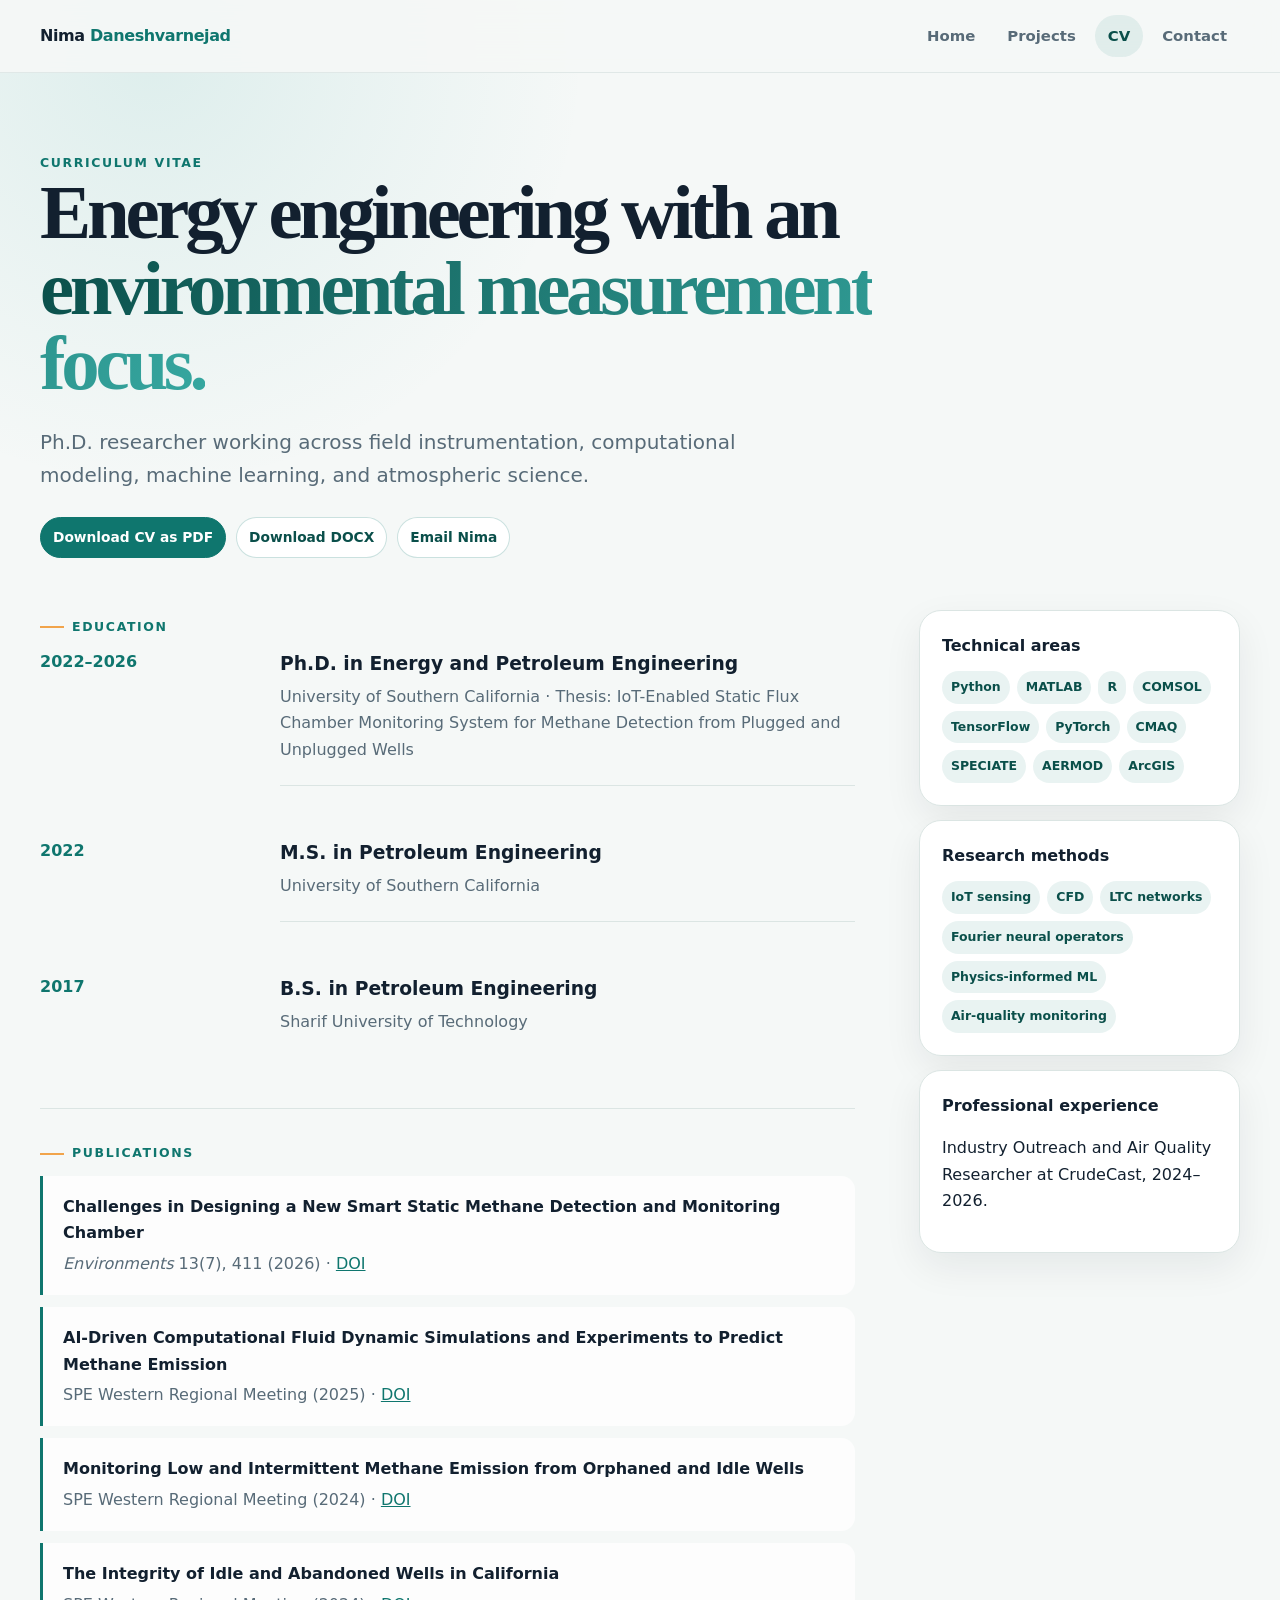
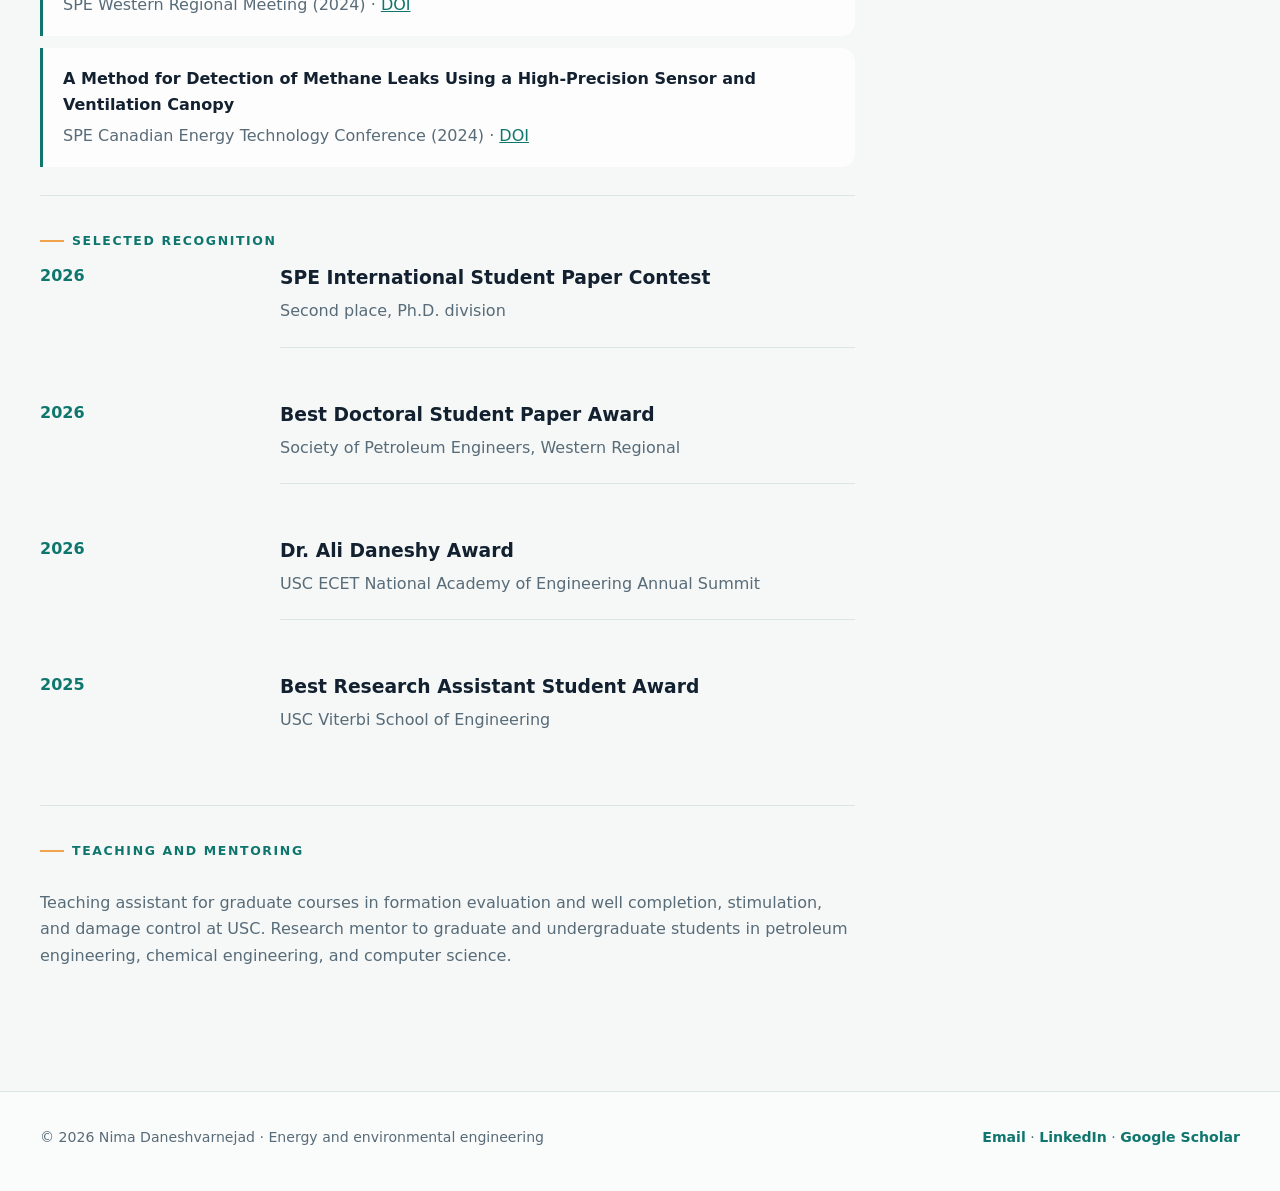
==== cv.html @ 821bfaab "Build research portfolio and project pages" ====
<!doctype html>
<html lang="en">
<head>
  <meta charset="utf-8">
  <meta name="viewport" content="width=device-width, initial-scale=1">
  <meta name="description" content="Academic curriculum vitae for Nima Daneshvarnejad, Ph.D. in Energy and Petroleum Engineering.">
  <title>CV · Nima Daneshvarnejad</title>
  <link rel="stylesheet" href="assets/css/site.css?v=2">
  <script src="assets/js/site.js?v=2" defer></script>
</head>
<body>
  <div data-site-header></div>
  <main>
    <header class="container page-hero">
      <span class="project-kicker">Curriculum vitae</span>
      <h1>Energy engineering with an <span>environmental measurement focus.</span></h1>
      <p class="lead">Ph.D. researcher working across field instrumentation, computational modeling, machine learning, and atmospheric science.</p>
      <div class="hero-actions"><a class="button primary" href="resume.pdf" download>Download CV as PDF</a><a class="button" href="assets/Nima_Daneshvarnejad_Academic_CV.docx" download>Download DOCX</a><a class="button" href="mailto:nimadane95@gmail.com">Email Nima</a></div>
    </header>
    <div class="container project-layout">
      <article>
        <section class="content-section">
          <span class="eyebrow">Education</span>
          <div class="cv-grid">
            <div class="cv-year">2022–2026</div><div class="cv-item"><h3>Ph.D. in Energy and Petroleum Engineering</h3><p>University of Southern California · Thesis: IoT-Enabled Static Flux Chamber Monitoring System for Methane Detection from Plugged and Unplugged Wells</p></div>
            <div class="cv-year">2022</div><div class="cv-item"><h3>M.S. in Petroleum Engineering</h3><p>University of Southern California</p></div>
            <div class="cv-year">2017</div><div class="cv-item"><h3>B.S. in Petroleum Engineering</h3><p>Sharif University of Technology</p></div>
          </div>
        </section>
        <section class="content-section">
          <span class="eyebrow">Publications</span>
          <div class="publication-list">
            <article class="publication"><strong>Challenges in Designing a New Smart Static Methane Detection and Monitoring Chamber</strong><p><em>Environments</em> 13(7), 411 (2026) · <a href="https://doi.org/10.3390/environments13070411">DOI</a></p></article>
            <article class="publication"><strong>AI-Driven Computational Fluid Dynamic Simulations and Experiments to Predict Methane Emission</strong><p>SPE Western Regional Meeting (2025) · <a href="https://doi.org/10.2118/224153-MS">DOI</a></p></article>
            <article class="publication"><strong>Monitoring Low and Intermittent Methane Emission from Orphaned and Idle Wells</strong><p>SPE Western Regional Meeting (2024) · <a href="https://doi.org/10.2118/218839-MS">DOI</a></p></article>
            <article class="publication"><strong>The Integrity of Idle and Abandoned Wells in California</strong><p>SPE Western Regional Meeting (2024) · <a href="https://doi.org/10.2118/218887-MS">DOI</a></p></article>
            <article class="publication"><strong>A Method for Detection of Methane Leaks Using a High-Precision Sensor and Ventilation Canopy</strong><p>SPE Canadian Energy Technology Conference (2024) · <a href="https://doi.org/10.2118/218022-MS">DOI</a></p></article>
          </div>
        </section>
        <section class="content-section">
          <span class="eyebrow">Selected recognition</span>
          <div class="cv-grid">
            <div class="cv-year">2026</div><div class="cv-item"><h3>SPE International Student Paper Contest</h3><p>Second place, Ph.D. division</p></div>
            <div class="cv-year">2026</div><div class="cv-item"><h3>Best Doctoral Student Paper Award</h3><p>Society of Petroleum Engineers, Western Regional</p></div>
            <div class="cv-year">2026</div><div class="cv-item"><h3>Dr. Ali Daneshy Award</h3><p>USC ECET National Academy of Engineering Annual Summit</p></div>
            <div class="cv-year">2025</div><div class="cv-item"><h3>Best Research Assistant Student Award</h3><p>USC Viterbi School of Engineering</p></div>
          </div>
        </section>
        <section class="content-section">
          <span class="eyebrow">Teaching and mentoring</span>
          <p>Teaching assistant for graduate courses in formation evaluation and well completion, stimulation, and damage control at USC. Research mentor to graduate and undergraduate students in petroleum engineering, chemical engineering, and computer science.</p>
        </section>
      </article>
      <aside class="project-aside">
        <div class="aside-card"><h2>Technical areas</h2><div class="tag-list"><span class="tag">Python</span><span class="tag">MATLAB</span><span class="tag">R</span><span class="tag">COMSOL</span><span class="tag">TensorFlow</span><span class="tag">PyTorch</span><span class="tag">CMAQ</span><span class="tag">SPECIATE</span><span class="tag">AERMOD</span><span class="tag">ArcGIS</span></div></div>
        <div class="aside-card"><h2>Research methods</h2><div class="tag-list"><span class="tag">IoT sensing</span><span class="tag">CFD</span><span class="tag">LTC networks</span><span class="tag">Fourier neural operators</span><span class="tag">Physics-informed ML</span><span class="tag">Air-quality monitoring</span></div></div>
        <div class="aside-card"><h2>Professional experience</h2><p>Industry Outreach and Air Quality Researcher at CrudeCast, 2024–2026.</p></div>
      </aside>
    </div>
  </main>
  <div data-site-footer></div>
</body>
</html>
---- assets/css/site.css ----
:root {
  --ink: #12202f;
  --muted: #586b78;
  --paper: #f5f8f7;
  --surface: #ffffff;
  --teal: #0f766e;
  --teal-dark: #0a4f4a;
  --cyan: #36a7a0;
  --line: #dbe5e3;
  --warm: #f1a44b;
  --shadow: 0 18px 50px rgba(18, 32, 47, 0.09);
  --radius: 22px;
  --max: 1200px;
}

* { box-sizing: border-box; }

html { scroll-behavior: smooth; }

body {
  margin: 0;
  color: var(--ink);
  background:
    radial-gradient(circle at 12% 2%, rgba(54, 167, 160, 0.12), transparent 27rem),
    var(--paper);
  font-family: Inter, ui-sans-serif, system-ui, -apple-system, BlinkMacSystemFont, "Segoe UI", sans-serif;
  line-height: 1.65;
  -webkit-font-smoothing: antialiased;
}

img { max-width: 100%; display: block; }
a { color: var(--teal); }
a:hover { color: var(--teal-dark); }

.site-header {
  position: sticky;
  top: 0;
  z-index: 50;
  border-bottom: 1px solid rgba(219, 229, 227, 0.82);
  background: rgba(245, 248, 247, 0.9);
  backdrop-filter: blur(18px);
}

.nav-shell {
  width: min(var(--max), calc(100% - 36px));
  min-height: 72px;
  margin: 0 auto;
  display: flex;
  align-items: center;
  justify-content: space-between;
  gap: 24px;
}

.brand {
  color: var(--ink);
  text-decoration: none;
  font-weight: 800;
  letter-spacing: -0.025em;
}

.brand span { color: var(--teal); }

.nav-links {
  display: flex;
  align-items: center;
  gap: 6px;
}

.nav-links a {
  padding: 9px 13px;
  border-radius: 999px;
  color: var(--muted);
  text-decoration: none;
  font-size: 0.93rem;
  font-weight: 650;
}

.nav-links a:hover,
.nav-links a[aria-current="page"] {
  color: var(--teal-dark);
  background: rgba(15, 118, 110, 0.09);
}

.nav-toggle {
  display: none;
  border: 1px solid var(--line);
  border-radius: 12px;
  background: var(--surface);
  color: var(--ink);
  padding: 9px 12px;
  font: inherit;
  font-weight: 700;
}

.container { width: min(var(--max), calc(100% - 36px)); margin: 0 auto; }

.home-layout {
  display: grid;
  grid-template-columns: minmax(260px, 0.72fr) minmax(0, 1.65fr);
  gap: clamp(28px, 5vw, 74px);
  align-items: start;
  padding: 54px 0 80px;
}

.profile-card {
  position: sticky;
  top: 106px;
  padding: 28px;
  border: 1px solid rgba(15, 118, 110, 0.13);
  border-radius: 28px;
  background: rgba(255, 255, 255, 0.88);
  box-shadow: var(--shadow);
}

.profile-photo {
  width: 164px;
  aspect-ratio: 1;
  margin: 0 auto 20px;
  object-fit: cover;
  border-radius: 50%;
  border: 5px solid #fff;
  box-shadow: 0 10px 28px rgba(18, 32, 47, 0.16);
}

.profile-card h1 {
  margin: 0;
  font-size: clamp(1.65rem, 3vw, 2.15rem);
  line-height: 1.08;
  letter-spacing: -0.04em;
  text-align: center;
}

.profile-role {
  margin: 12px 0 18px;
  color: var(--muted);
  font-size: 0.97rem;
  text-align: center;
}

.profile-focus {
  padding-top: 17px;
  border-top: 1px solid var(--line);
  color: var(--muted);
  font-size: 0.9rem;
}

.badge-list { display: flex; flex-wrap: wrap; gap: 8px; margin-top: 18px; }

.badge-link,
.button {
  display: inline-flex;
  align-items: center;
  justify-content: center;
  gap: 7px;
  border: 1px solid rgba(15, 118, 110, 0.22);
  border-radius: 999px;
  padding: 8px 12px;
  color: var(--teal-dark);
  background: #fff;
  text-decoration: none;
  font-size: 0.86rem;
  font-weight: 750;
  transition: transform 160ms ease, box-shadow 160ms ease, background 160ms ease;
}

.badge-link:hover,
.button:hover {
  transform: translateY(-2px);
  color: var(--teal-dark);
  background: #f0fbf9;
  box-shadow: 0 8px 20px rgba(15, 118, 110, 0.12);
}

.button.primary { color: #fff; border-color: var(--teal); background: var(--teal); }
.button.primary:hover { color: #fff; background: var(--teal-dark); }

.eyebrow {
  display: inline-flex;
  align-items: center;
  gap: 8px;
  margin-bottom: 12px;
  color: var(--teal);
  font-size: 0.78rem;
  font-weight: 850;
  letter-spacing: 0.13em;
  text-transform: uppercase;
}

.eyebrow::before { content: ""; width: 24px; height: 2px; background: var(--warm); }

.hero-copy { padding: 18px 0 34px; }

.hero-copy h2,
.page-hero h1 {
  max-width: 900px;
  margin: 0;
  font-family: Georgia, "Times New Roman", serif;
  font-size: clamp(2.65rem, 7vw, 5.75rem);
  line-height: 0.98;
  letter-spacing: -0.055em;
}

.hero-copy h2 span,
.page-hero h1 span {
  background: linear-gradient(115deg, var(--teal-dark), var(--cyan));
  -webkit-background-clip: text;
  background-clip: text;
  color: transparent;
}

.hero-copy .lead,
.page-hero .lead {
  max-width: 760px;
  margin: 25px 0 0;
  color: var(--muted);
  font-size: clamp(1.05rem, 1.9vw, 1.25rem);
}

.hero-actions { display: flex; flex-wrap: wrap; gap: 10px; margin-top: 25px; }

.section { padding: 34px 0; }
.section + .section { border-top: 1px solid var(--line); }

.section-head {
  display: flex;
  align-items: end;
  justify-content: space-between;
  gap: 24px;
  margin-bottom: 22px;
}

.section-head h2,
.content-section h2 {
  margin: 0;
  font-family: Georgia, "Times New Roman", serif;
  font-size: clamp(1.8rem, 3.4vw, 2.8rem);
  line-height: 1.1;
  letter-spacing: -0.035em;
}

.section-head p { max-width: 520px; margin: 0; color: var(--muted); }

.project-grid { display: grid; grid-template-columns: repeat(2, minmax(0, 1fr)); gap: 18px; }
.project-grid.three { grid-template-columns: repeat(3, minmax(0, 1fr)); }

.project-card {
  position: relative;
  min-height: 286px;
  padding: 24px;
  display: flex;
  flex-direction: column;
  justify-content: space-between;
  overflow: hidden;
  border: 1px solid var(--line);
  border-radius: var(--radius);
  color: var(--ink);
  background: var(--surface);
  text-decoration: none;
  transition: transform 180ms ease, box-shadow 180ms ease, border-color 180ms ease;
}

.project-card::after {
  content: "";
  position: absolute;
  width: 210px;
  height: 210px;
  right: -75px;
  bottom: -95px;
  border-radius: 50%;
  background: radial-gradient(circle at 35% 35%, rgba(54, 167, 160, 0.34), rgba(15, 118, 110, 0.04) 70%);
}

.project-card:nth-child(3n+2)::after { background: radial-gradient(circle at 35% 35%, rgba(241, 164, 75, 0.36), rgba(241, 164, 75, 0.04) 70%); }
.project-card:nth-child(3n+3)::after { background: radial-gradient(circle at 35% 35%, rgba(76, 121, 161, 0.30), rgba(76, 121, 161, 0.04) 70%); }

.project-card:hover {
  transform: translateY(-5px);
  border-color: rgba(15, 118, 110, 0.34);
  box-shadow: 0 20px 40px rgba(18, 32, 47, 0.10);
  color: var(--ink);
}

.project-number {
  position: relative;
  z-index: 1;
  color: var(--teal);
  font-size: 0.75rem;
  font-weight: 850;
  letter-spacing: 0.14em;
  text-transform: uppercase;
}

.project-card h3 { position: relative; z-index: 1; margin: 34px 0 8px; font-size: 1.35rem; line-height: 1.2; letter-spacing: -0.02em; }
.project-card p { position: relative; z-index: 1; margin: 0; color: var(--muted); font-size: 0.94rem; }
.card-arrow { position: relative; z-index: 1; margin-top: 24px; color: var(--teal); font-weight: 850; }

.stat-row { display: grid; grid-template-columns: repeat(3, 1fr); gap: 12px; margin-top: 22px; }
.stat { padding: 18px; border: 1px solid var(--line); border-radius: 16px; background: rgba(255,255,255,.72); }
.stat strong { display: block; font-size: 1.2rem; color: var(--teal-dark); }
.stat span { color: var(--muted); font-size: 0.85rem; }

.publication-list { display: grid; gap: 12px; }
.publication {
  padding: 18px 20px;
  border-left: 3px solid var(--teal);
  border-radius: 0 14px 14px 0;
  background: rgba(255,255,255,.8);
}
.publication strong { display: block; margin-bottom: 4px; }
.publication p { margin: 0; color: var(--muted); }

.page-hero { padding: 76px 0 52px; }
.page-hero h1 { font-size: clamp(2.55rem, 6vw, 5.25rem); }
.page-hero .project-kicker { color: var(--teal); font-weight: 850; letter-spacing: .13em; text-transform: uppercase; font-size: .78rem; }

.project-layout {
  display: grid;
  grid-template-columns: minmax(0, 1.65fr) minmax(240px, .65fr);
  gap: clamp(30px, 5vw, 70px);
  align-items: start;
  padding-bottom: 78px;
}

.content-section { padding: 28px 0; border-top: 1px solid var(--line); }
.content-section:first-child { border-top: 0; padding-top: 0; }
.content-section h2 { margin-bottom: 14px; font-size: clamp(1.65rem, 3vw, 2.25rem); }
.content-section h3 { margin: 24px 0 8px; }
.content-section p { color: var(--muted); }
.content-section ul { padding-left: 1.2rem; color: var(--muted); }
.content-section li { margin-bottom: 8px; }

.project-aside { position: sticky; top: 105px; }
.aside-card { padding: 22px; border: 1px solid var(--line); border-radius: var(--radius); background: #fff; box-shadow: 0 14px 38px rgba(18,32,47,.07); }
.aside-card + .aside-card { margin-top: 14px; }
.aside-card h2 { margin: 0 0 12px; font-size: 1rem; }
.aside-card dl { margin: 0; }
.aside-card dt { margin-top: 12px; color: var(--muted); font-size: .76rem; font-weight: 800; letter-spacing: .09em; text-transform: uppercase; }
.aside-card dd { margin: 2px 0 0; }
.tag-list { display: flex; flex-wrap: wrap; gap: 7px; }
.tag { padding: 6px 9px; border-radius: 999px; color: var(--teal-dark); background: rgba(15,118,110,.09); font-size: .78rem; font-weight: 750; }

.visual-placeholder {
  min-height: 360px;
  margin: 12px 0 34px;
  display: grid;
  place-items: center;
  overflow: hidden;
  border: 1px solid rgba(15,118,110,.16);
  border-radius: 28px;
  background:
    linear-gradient(135deg, rgba(9, 54, 62, .96), rgba(15,118,110,.83)),
    repeating-linear-gradient(90deg, transparent 0 70px, rgba(255,255,255,.05) 70px 71px);
  box-shadow: var(--shadow);
}

.visual-placeholder span {
  max-width: 380px;
  padding: 26px;
  color: rgba(255,255,255,.82);
  font-family: Georgia, "Times New Roman", serif;
  font-size: clamp(1.5rem, 4vw, 2.6rem);
  line-height: 1.15;
  text-align: center;
}

.figure-grid { display: grid; grid-template-columns: 1fr 1fr; gap: 18px; }
.figure { margin: 0; }
.figure img { width: 100%; border: 1px solid var(--line); border-radius: 16px; background: #fff; }
.figure figcaption { margin-top: 8px; color: var(--muted); font-size: .83rem; }

.process { counter-reset: step; display: grid; gap: 12px; margin: 18px 0 0; }
.process-item { position: relative; padding: 17px 18px 17px 54px; border: 1px solid var(--line); border-radius: 14px; background: #fff; }
.process-item::before { counter-increment: step; content: counter(step); position: absolute; left: 16px; top: 16px; width: 25px; height: 25px; display: grid; place-items: center; border-radius: 50%; color: #fff; background: var(--teal); font-size: .78rem; font-weight: 800; }
.process-item strong { display: block; }
.process-item span { color: var(--muted); font-size: .91rem; }

.cv-grid { display: grid; grid-template-columns: 210px 1fr; gap: 30px; }
.cv-year { color: var(--teal); font-weight: 800; }
.cv-item { padding: 0 0 22px; margin-bottom: 22px; border-bottom: 1px solid var(--line); }
.cv-item:last-child { border-bottom: 0; }
.cv-item h3 { margin: 0 0 4px; }
.cv-item p { margin: 0; color: var(--muted); }

.site-footer { padding: 34px 0 42px; border-top: 1px solid var(--line); background: rgba(255,255,255,.55); }
.footer-shell { display: flex; justify-content: space-between; align-items: center; gap: 20px; color: var(--muted); font-size: .88rem; }
.footer-shell a { text-decoration: none; font-weight: 750; }

@media (max-width: 940px) {
  .home-layout,
  .project-layout { grid-template-columns: 1fr; }
  .profile-card,
  .project-aside { position: static; }
  .profile-card { display: grid; grid-template-columns: 120px 1fr; column-gap: 22px; align-items: center; }
  .profile-photo { grid-row: 1 / span 3; width: 120px; margin: 0; }
  .profile-card h1, .profile-role { text-align: left; }
  .profile-focus, .badge-list { grid-column: 1 / -1; }
  .project-grid.three { grid-template-columns: repeat(2, minmax(0, 1fr)); }
}

@media (max-width: 840px) {
  .nav-toggle { display: block; }
  .nav-links { display: none; position: absolute; left: 18px; right: 18px; top: 67px; padding: 12px; flex-direction: column; align-items: stretch; border: 1px solid var(--line); border-radius: 16px; background: #fff; box-shadow: var(--shadow); }
  .nav-links.open { display: flex; }
  .nav-links a { padding: 11px 13px; }
}

@media (max-width: 720px) {
  .home-layout { padding-top: 28px; }
  .profile-card { display: block; }
  .profile-photo { width: 130px; margin: 0 auto 16px; }
  .profile-card h1, .profile-role { text-align: center; }
  .project-grid,
  .project-grid.three,
  .figure-grid,
  .stat-row { grid-template-columns: 1fr; }
  .section-head,
  .footer-shell { align-items: flex-start; flex-direction: column; }
  .cv-grid { grid-template-columns: 1fr; gap: 4px; }
  .page-hero { padding-top: 46px; }
  .visual-placeholder { min-height: 260px; }
}

@media (prefers-reduced-motion: reduce) {
  * { scroll-behavior: auto !important; transition: none !important; }
}
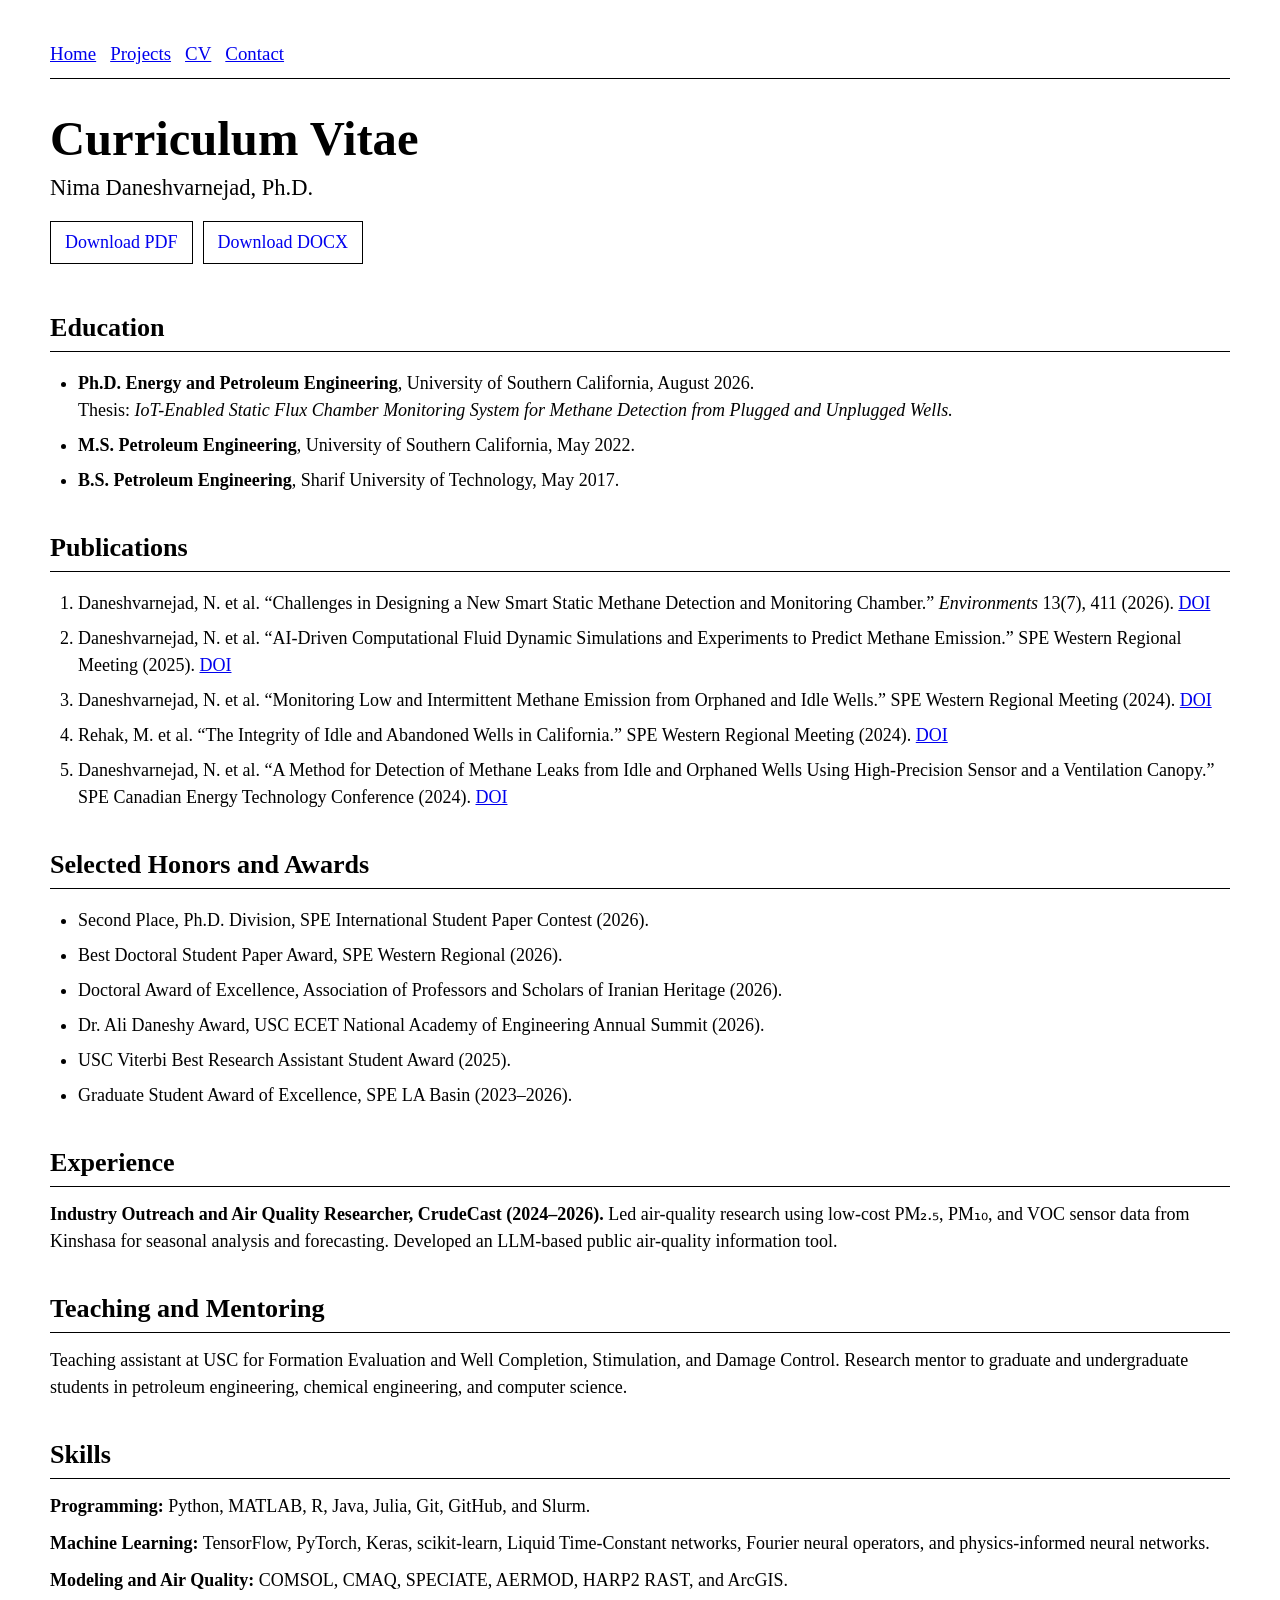
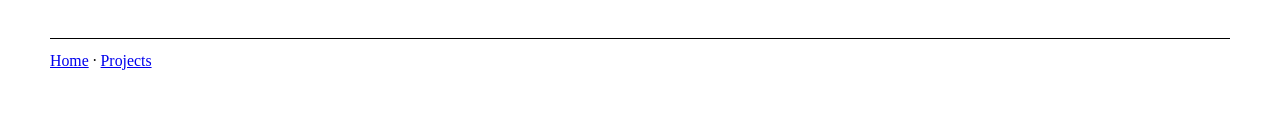
==== commit b59e805d: "Simplify portfolio to old-school HTML layout" ====
--- a/cv.html
+++ b/cv.html
@@ -3,61 +3,53 @@
 <head>
   <meta charset="utf-8">
   <meta name="viewport" content="width=device-width, initial-scale=1">
-  <meta name="description" content="Academic curriculum vitae for Nima Daneshvarnejad, Ph.D. in Energy and Petroleum Engineering.">
-  <title>CV · Nima Daneshvarnejad</title>
-  <link rel="stylesheet" href="assets/css/site.css?v=2">
-  <script src="assets/js/site.js?v=2" defer></script>
+  <meta name="description" content="Academic CV for Nima Daneshvarnejad.">
+  <title>CV — Nima Daneshvarnejad</title>
+  <link rel="stylesheet" href="styles.css">
 </head>
 <body>
-  <div data-site-header></div>
-  <main>
-    <header class="container page-hero">
-      <span class="project-kicker">Curriculum vitae</span>
-      <h1>Energy engineering with an <span>environmental measurement focus.</span></h1>
-      <p class="lead">Ph.D. researcher working across field instrumentation, computational modeling, machine learning, and atmospheric science.</p>
-      <div class="hero-actions"><a class="button primary" href="resume.pdf" download>Download CV as PDF</a><a class="button" href="assets/Nima_Daneshvarnejad_Academic_CV.docx" download>Download DOCX</a><a class="button" href="mailto:nimadane95@gmail.com">Email Nima</a></div>
-    </header>
-    <div class="container project-layout">
-      <article>
-        <section class="content-section">
-          <span class="eyebrow">Education</span>
-          <div class="cv-grid">
-            <div class="cv-year">2022–2026</div><div class="cv-item"><h3>Ph.D. in Energy and Petroleum Engineering</h3><p>University of Southern California · Thesis: IoT-Enabled Static Flux Chamber Monitoring System for Methane Detection from Plugged and Unplugged Wells</p></div>
-            <div class="cv-year">2022</div><div class="cv-item"><h3>M.S. in Petroleum Engineering</h3><p>University of Southern California</p></div>
-            <div class="cv-year">2017</div><div class="cv-item"><h3>B.S. in Petroleum Engineering</h3><p>Sharif University of Technology</p></div>
-          </div>
-        </section>
-        <section class="content-section">
-          <span class="eyebrow">Publications</span>
-          <div class="publication-list">
-            <article class="publication"><strong>Challenges in Designing a New Smart Static Methane Detection and Monitoring Chamber</strong><p><em>Environments</em> 13(7), 411 (2026) · <a href="https://doi.org/10.3390/environments13070411">DOI</a></p></article>
-            <article class="publication"><strong>AI-Driven Computational Fluid Dynamic Simulations and Experiments to Predict Methane Emission</strong><p>SPE Western Regional Meeting (2025) · <a href="https://doi.org/10.2118/224153-MS">DOI</a></p></article>
-            <article class="publication"><strong>Monitoring Low and Intermittent Methane Emission from Orphaned and Idle Wells</strong><p>SPE Western Regional Meeting (2024) · <a href="https://doi.org/10.2118/218839-MS">DOI</a></p></article>
-            <article class="publication"><strong>The Integrity of Idle and Abandoned Wells in California</strong><p>SPE Western Regional Meeting (2024) · <a href="https://doi.org/10.2118/218887-MS">DOI</a></p></article>
-            <article class="publication"><strong>A Method for Detection of Methane Leaks Using a High-Precision Sensor and Ventilation Canopy</strong><p>SPE Canadian Energy Technology Conference (2024) · <a href="https://doi.org/10.2118/218022-MS">DOI</a></p></article>
-          </div>
-        </section>
-        <section class="content-section">
-          <span class="eyebrow">Selected recognition</span>
-          <div class="cv-grid">
-            <div class="cv-year">2026</div><div class="cv-item"><h3>SPE International Student Paper Contest</h3><p>Second place, Ph.D. division</p></div>
-            <div class="cv-year">2026</div><div class="cv-item"><h3>Best Doctoral Student Paper Award</h3><p>Society of Petroleum Engineers, Western Regional</p></div>
-            <div class="cv-year">2026</div><div class="cv-item"><h3>Dr. Ali Daneshy Award</h3><p>USC ECET National Academy of Engineering Annual Summit</p></div>
-            <div class="cv-year">2025</div><div class="cv-item"><h3>Best Research Assistant Student Award</h3><p>USC Viterbi School of Engineering</p></div>
-          </div>
-        </section>
-        <section class="content-section">
-          <span class="eyebrow">Teaching and mentoring</span>
-          <p>Teaching assistant for graduate courses in formation evaluation and well completion, stimulation, and damage control at USC. Research mentor to graduate and undergraduate students in petroleum engineering, chemical engineering, and computer science.</p>
-        </section>
-      </article>
-      <aside class="project-aside">
-        <div class="aside-card"><h2>Technical areas</h2><div class="tag-list"><span class="tag">Python</span><span class="tag">MATLAB</span><span class="tag">R</span><span class="tag">COMSOL</span><span class="tag">TensorFlow</span><span class="tag">PyTorch</span><span class="tag">CMAQ</span><span class="tag">SPECIATE</span><span class="tag">AERMOD</span><span class="tag">ArcGIS</span></div></div>
-        <div class="aside-card"><h2>Research methods</h2><div class="tag-list"><span class="tag">IoT sensing</span><span class="tag">CFD</span><span class="tag">LTC networks</span><span class="tag">Fourier neural operators</span><span class="tag">Physics-informed ML</span><span class="tag">Air-quality monitoring</span></div></div>
-        <div class="aside-card"><h2>Professional experience</h2><p>Industry Outreach and Air Quality Researcher at CrudeCast, 2024–2026.</p></div>
-      </aside>
-    </div>
-  </main>
-  <div data-site-footer></div>
+  <nav><a href="index.html">Home</a><a href="projects.html">Projects</a><a href="cv.html">CV</a><a href="mailto:nimadane95@gmail.com">Contact</a></nav>
+  <h1>Curriculum Vitae</h1>
+  <p class="subtitle">Nima Daneshvarnejad, Ph.D.</p>
+  <div class="buttons"><a href="resume.pdf" download>Download PDF</a><a href="assets/Nima_Daneshvarnejad_Academic_CV.docx" download>Download DOCX</a></div>
+
+  <h2>Education</h2>
+  <ul>
+    <li><strong>Ph.D. Energy and Petroleum Engineering</strong>, University of Southern California, August 2026.<br>Thesis: <em>IoT-Enabled Static Flux Chamber Monitoring System for Methane Detection from Plugged and Unplugged Wells.</em></li>
+    <li><strong>M.S. Petroleum Engineering</strong>, University of Southern California, May 2022.</li>
+    <li><strong>B.S. Petroleum Engineering</strong>, Sharif University of Technology, May 2017.</li>
+  </ul>
+
+  <h2>Publications</h2>
+  <ol>
+    <li>Daneshvarnejad, N. et al. “Challenges in Designing a New Smart Static Methane Detection and Monitoring Chamber.” <em>Environments</em> 13(7), 411 (2026). <a href="https://doi.org/10.3390/environments13070411">DOI</a></li>
+    <li>Daneshvarnejad, N. et al. “AI-Driven Computational Fluid Dynamic Simulations and Experiments to Predict Methane Emission.” SPE Western Regional Meeting (2025). <a href="https://doi.org/10.2118/224153-MS">DOI</a></li>
+    <li>Daneshvarnejad, N. et al. “Monitoring Low and Intermittent Methane Emission from Orphaned and Idle Wells.” SPE Western Regional Meeting (2024). <a href="https://doi.org/10.2118/218839-MS">DOI</a></li>
+    <li>Rehak, M. et al. “The Integrity of Idle and Abandoned Wells in California.” SPE Western Regional Meeting (2024). <a href="https://doi.org/10.2118/218887-MS">DOI</a></li>
+    <li>Daneshvarnejad, N. et al. “A Method for Detection of Methane Leaks from Idle and Orphaned Wells Using High-Precision Sensor and a Ventilation Canopy.” SPE Canadian Energy Technology Conference (2024). <a href="https://doi.org/10.2118/218022-MS">DOI</a></li>
+  </ol>
+
+  <h2>Selected Honors and Awards</h2>
+  <ul>
+    <li>Second Place, Ph.D. Division, SPE International Student Paper Contest (2026).</li>
+    <li>Best Doctoral Student Paper Award, SPE Western Regional (2026).</li>
+    <li>Doctoral Award of Excellence, Association of Professors and Scholars of Iranian Heritage (2026).</li>
+    <li>Dr. Ali Daneshy Award, USC ECET National Academy of Engineering Annual Summit (2026).</li>
+    <li>USC Viterbi Best Research Assistant Student Award (2025).</li>
+    <li>Graduate Student Award of Excellence, SPE LA Basin (2023–2026).</li>
+  </ul>
+
+  <h2>Experience</h2>
+  <p><strong>Industry Outreach and Air Quality Researcher, CrudeCast (2024–2026).</strong> Led air-quality research using low-cost PM₂.₅, PM₁₀, and VOC sensor data from Kinshasa for seasonal analysis and forecasting. Developed an LLM-based public air-quality information tool.</p>
+
+  <h2>Teaching and Mentoring</h2>
+  <p>Teaching assistant at USC for Formation Evaluation and Well Completion, Stimulation, and Damage Control. Research mentor to graduate and undergraduate students in petroleum engineering, chemical engineering, and computer science.</p>
+
+  <h2>Skills</h2>
+  <p><strong>Programming:</strong> Python, MATLAB, R, Java, Julia, Git, GitHub, and Slurm.</p>
+  <p><strong>Machine Learning:</strong> TensorFlow, PyTorch, Keras, scikit-learn, Liquid Time-Constant networks, Fourier neural operators, and physics-informed neural networks.</p>
+  <p><strong>Modeling and Air Quality:</strong> COMSOL, CMAQ, SPECIATE, AERMOD, HARP2 RAST, and ArcGIS.</p>
+
+  <footer><a href="index.html">Home</a> · <a href="projects.html">Projects</a></footer>
 </body>
 </html>
--- a/styles.css
+++ b/styles.css
@@ -0,0 +1,113 @@
+body {
+  margin: 40px auto;
+  max-width: 1180px;
+  padding: 0 22px;
+  color: #000;
+  background: #fff;
+  font-family: "Times New Roman", Times, serif;
+  font-size: 18px;
+  line-height: 1.5;
+}
+
+a { color: #0000ee; }
+a:visited { color: #551a8b; }
+
+nav {
+  margin-bottom: 34px;
+  padding-bottom: 10px;
+  border-bottom: 1px solid #000;
+  font-size: 1.05em;
+}
+
+nav a { margin-right: 14px; }
+
+h1 {
+  margin: 0 0 4px;
+  font-size: 2.7em;
+  line-height: 1.1;
+}
+
+.subtitle {
+  margin: 0 0 8px;
+  font-size: 1.25em;
+}
+
+.contact { margin: 0 0 14px; }
+
+h2 {
+  margin: 34px 0 14px;
+  padding-bottom: 4px;
+  border-bottom: 1px solid #000;
+  font-size: 1.45em;
+}
+
+h3 { margin: 24px 0 6px; }
+p { margin: 10px 0; }
+ul, ol { padding-left: 28px; }
+li { margin-bottom: 8px; }
+
+.photo {
+  float: right;
+  width: 220px;
+  margin: 0 0 20px 34px;
+  border: 1px solid #000;
+}
+
+.buttons { margin: 16px 0 24px; }
+.buttons a {
+  display: inline-block;
+  margin: 0 10px 10px 0;
+  padding: 7px 14px;
+  border: 1px solid #000;
+  color: #0000ee;
+  text-decoration: none;
+}
+.buttons a:hover { background: #eee; }
+
+.project-list li { margin-bottom: 16px; }
+.project-list strong { font-size: 1.08em; }
+
+.details {
+  width: 100%;
+  max-width: 760px;
+  border-collapse: collapse;
+}
+.details th,
+.details td {
+  padding: 8px 10px;
+  border: 1px solid #999;
+  text-align: left;
+  vertical-align: top;
+}
+.details th { width: 170px; }
+
+.publication { margin-bottom: 18px; }
+.publication-title { font-style: italic; }
+
+.figure-row {
+  display: grid;
+  grid-template-columns: 1fr 1fr;
+  gap: 20px;
+}
+figure { margin: 10px 0 22px; }
+figure img { width: 100%; border: 1px solid #000; }
+figcaption { margin-top: 6px; font-size: 0.9em; }
+
+.back-link { margin-top: 36px; }
+
+footer {
+  clear: both;
+  margin-top: 44px;
+  padding-top: 10px;
+  border-top: 1px solid #000;
+  font-size: 0.88em;
+}
+
+@media (max-width: 700px) {
+  body { margin-top: 22px; font-size: 17px; }
+  h1 { font-size: 2.1em; }
+  .photo { float: none; width: 180px; margin: 0 0 18px; }
+  .figure-row { grid-template-columns: 1fr; }
+  nav a { display: inline-block; margin-bottom: 6px; }
+}
+
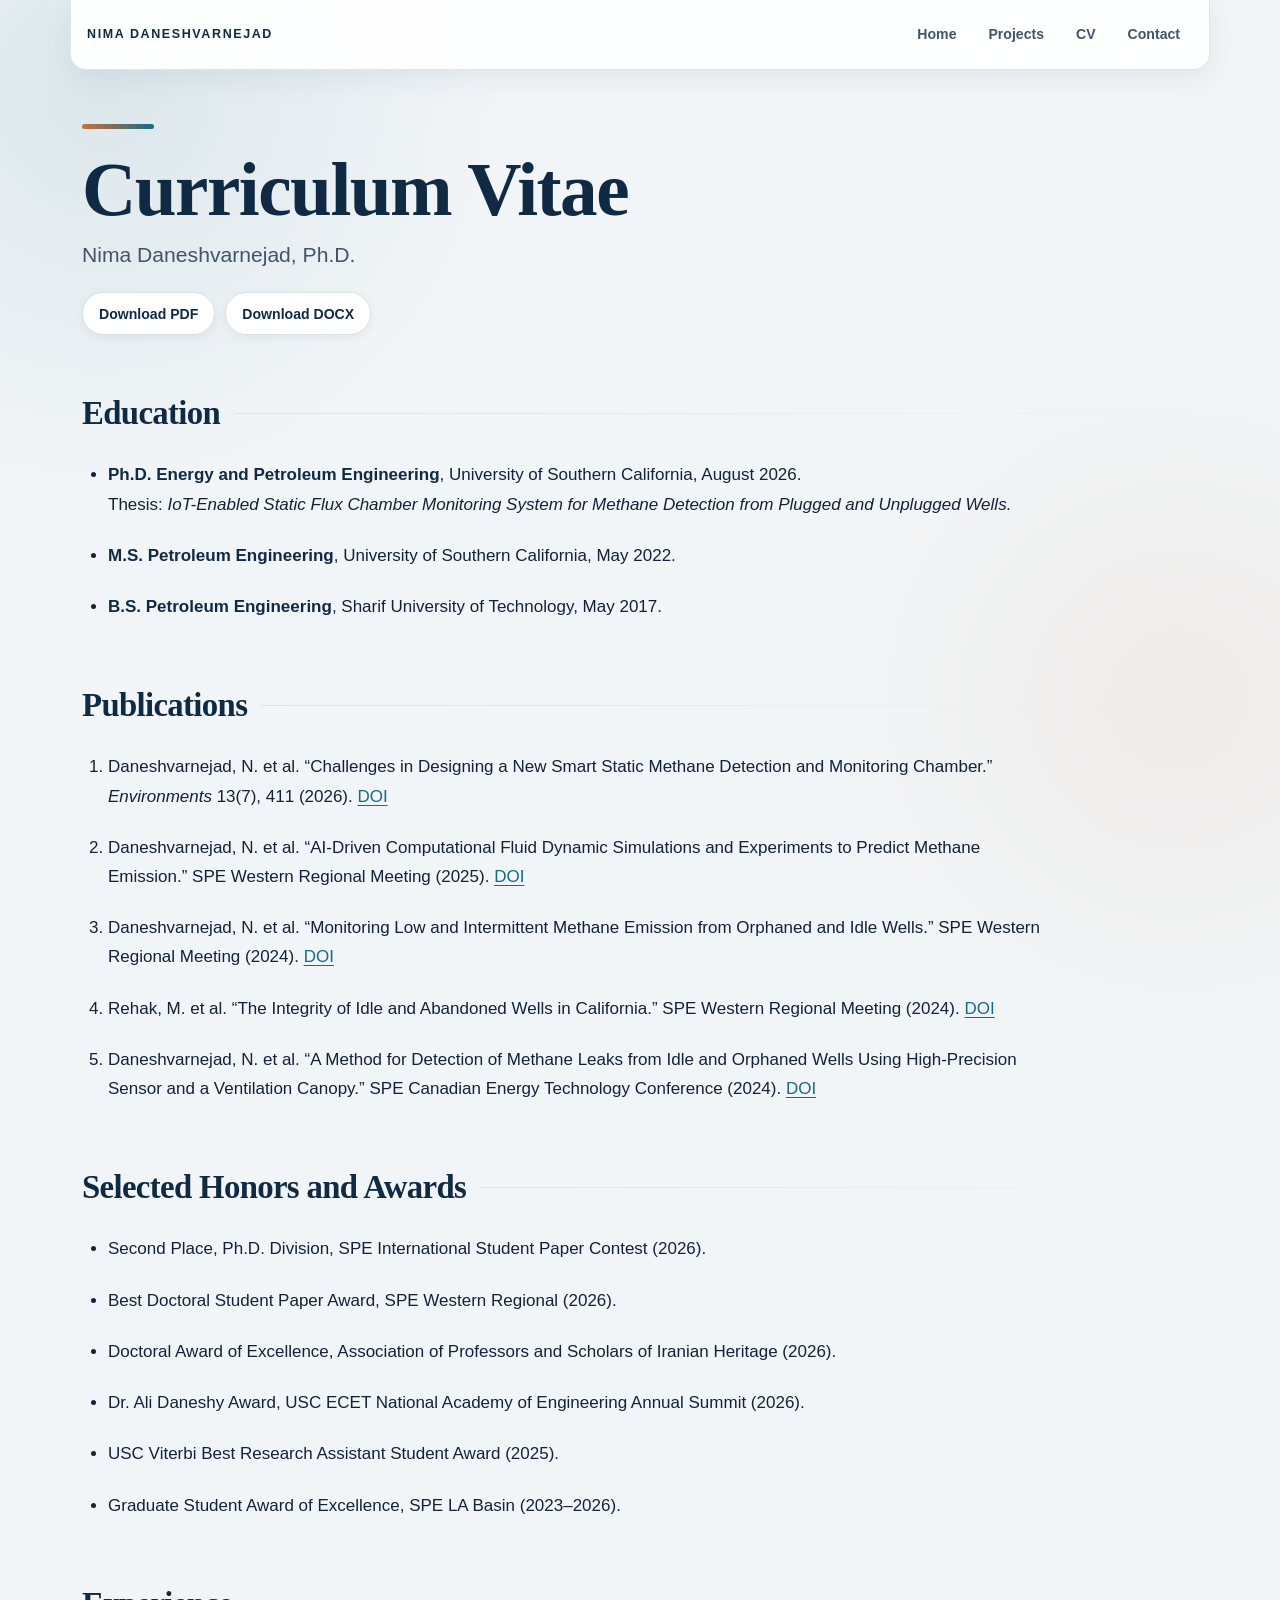
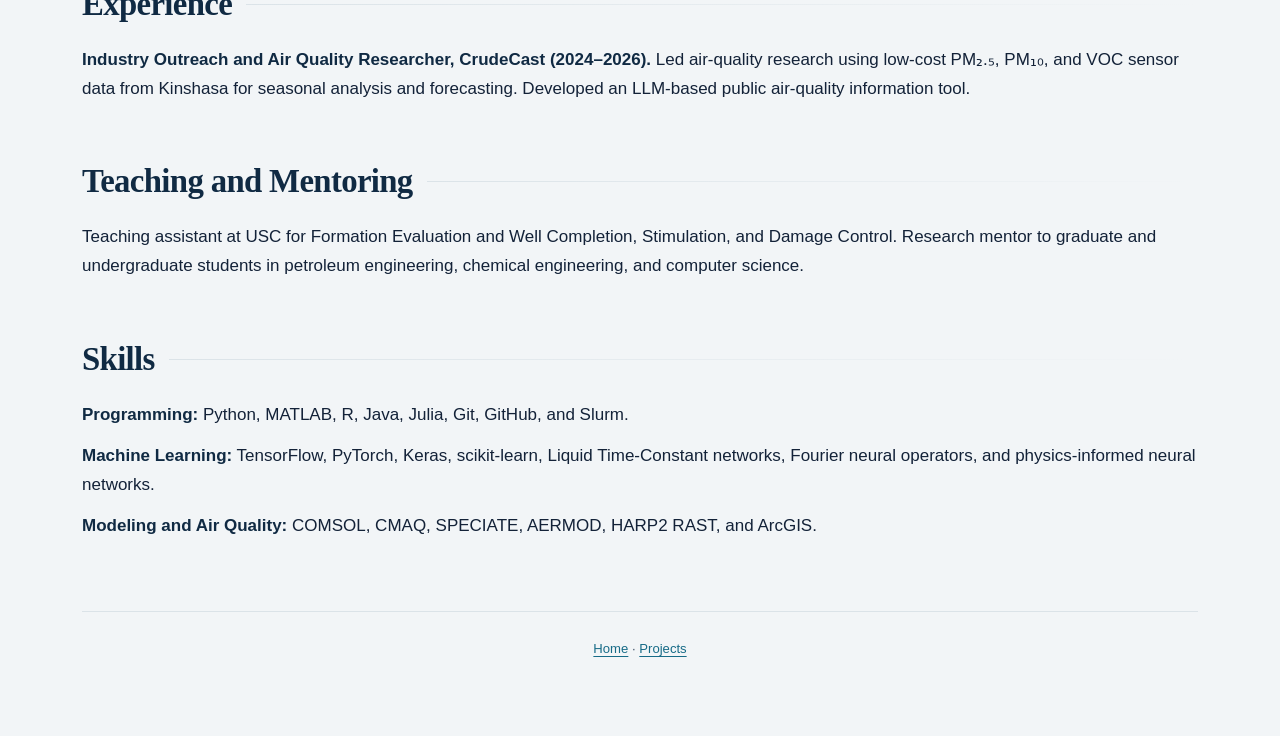
==== commit d8b17b89: "Fix contact and CV links and simplify project pages" ====
--- a/cv.html
+++ b/cv.html
@@ -8,10 +8,10 @@
   <link rel="stylesheet" href="styles.css">
 </head>
 <body>
-  <nav><a href="index.html">Home</a><a href="projects.html">Projects</a><a href="cv.html">CV</a><a href="mailto:nimadane95@gmail.com">Contact</a></nav>
+  <nav><a href="index.html">Home</a><a href="projects.html">Projects</a><a href="academic-cv.pdf" download>CV</a><a href="contact.html">Contact</a></nav>
   <h1>Curriculum Vitae</h1>
   <p class="subtitle">Nima Daneshvarnejad, Ph.D.</p>
-  <div class="buttons"><a href="resume.pdf" download>Download PDF</a><a href="assets/Nima_Daneshvarnejad_Academic_CV.docx" download>Download DOCX</a></div>
+  <div class="buttons"><a href="academic-cv.pdf" download>Download PDF</a><a href="assets/Nima_Daneshvarnejad_Academic_CV.docx" download>Download DOCX</a></div>
 
   <h2>Education</h2>
   <ul>
--- a/styles.css
+++ b/styles.css
@@ -1,113 +1,492 @@
+:root {
+  --ink: #132238;
+  --ink-soft: #42546a;
+  --navy: #102a43;
+  --blue: #176b87;
+  --blue-light: #e9f4f7;
+  --copper: #c96f3b;
+  --paper: #ffffff;
+  --canvas: #f2f5f7;
+  --line: #dbe3e8;
+  --shadow-sm: 0 8px 24px rgba(16, 42, 67, 0.08);
+  --shadow-md: 0 18px 50px rgba(16, 42, 67, 0.14);
+  --radius: 18px;
+}
+
+* { box-sizing: border-box; }
+
+html {
+  scroll-behavior: smooth;
+  background:
+    radial-gradient(circle at 8% 4%, rgba(23, 107, 135, 0.10), transparent 25rem),
+    radial-gradient(circle at 92% 30%, rgba(201, 111, 59, 0.07), transparent 22rem),
+    var(--canvas);
+}
+
 body {
-  margin: 40px auto;
+  margin: 0 auto;
   max-width: 1180px;
-  padding: 0 22px;
-  color: #000;
+  padding: 0 32px 72px;
+  color: var(--ink);
+  background: transparent;
+  font-family: Inter, "Avenir Next", Avenir, "Segoe UI", Helvetica, Arial, sans-serif;
+  font-size: 17px;
+  line-height: 1.72;
+  text-rendering: optimizeLegibility;
+}
+
+a {
+  color: var(--blue);
+  text-decoration-thickness: 1px;
+  text-underline-offset: 3px;
+  transition: color 160ms ease;
+}
+
+a:hover { color: var(--copper); }
+a:focus-visible { outline: 3px solid rgba(201, 111, 59, 0.35); outline-offset: 3px; border-radius: 4px; }
+
+nav {
+  position: sticky;
+  top: 0;
+  z-index: 20;
+  display: flex;
+  align-items: center;
+  gap: 6px;
+  min-height: 70px;
+  margin: 0 -12px 54px;
+  padding: 10px 16px;
+  border: 1px solid rgba(219, 227, 232, 0.9);
+  border-top: 0;
+  border-radius: 0 0 16px 16px;
+  background: rgba(255, 255, 255, 0.92);
+  box-shadow: 0 8px 28px rgba(16, 42, 67, 0.07);
+  backdrop-filter: blur(16px) saturate(150%);
+  -webkit-backdrop-filter: blur(16px) saturate(150%);
+}
+
+nav::before {
+  content: "NIMA DANESHVARNEJAD";
+  margin-right: auto;
+  color: var(--navy);
+  font-size: 0.78rem;
+  font-weight: 800;
+  letter-spacing: 0.13em;
+  white-space: nowrap;
+}
+
+nav a {
+  padding: 8px 13px;
+  border-radius: 999px;
+  color: var(--ink-soft);
+  font-size: 0.88rem;
+  font-weight: 650;
+  text-decoration: none;
+}
+
+nav a:hover {
+  color: var(--navy);
+  background: var(--blue-light);
+}
+
+h1, h2, h3 {
+  color: var(--navy);
+  font-family: Georgia, "Times New Roman", serif;
+  letter-spacing: -0.02em;
+}
+
+h1 {
+  margin: 0 0 10px;
+  max-width: 900px;
+  font-size: clamp(2.65rem, 7vw, 4.7rem);
+  line-height: 1.02;
+}
+
+body:not(.home-page) > h1 {
+  position: relative;
+  margin-top: 18px;
+  padding-top: 28px;
+}
+
+body:not(.home-page) > h1::before {
+  content: "";
+  position: absolute;
+  top: 0;
+  left: 0;
+  width: 72px;
+  height: 5px;
+  border-radius: 999px;
+  background: linear-gradient(90deg, var(--copper), var(--blue));
+}
+
+.subtitle {
+  max-width: 850px;
+  margin: 0 0 16px;
+  color: var(--ink-soft);
+  font-size: clamp(1.08rem, 2vw, 1.32rem);
+  line-height: 1.5;
+}
+
+.contact {
+  margin: 0;
+  color: var(--ink-soft);
+  font-size: 0.92rem;
+}
+
+.eyebrow {
+  margin: 0 0 18px;
+  color: #f3b184;
+  font-size: 0.78rem;
+  font-weight: 800;
+  letter-spacing: 0.17em;
+  text-transform: uppercase;
+}
+
+.hero {
+  position: relative;
+  display: grid;
+  grid-template-columns: minmax(0, 1fr) 260px;
+  gap: 8px 50px;
+  align-items: center;
+  margin-bottom: 58px;
+  padding: clamp(34px, 6vw, 70px);
+  overflow: hidden;
+  border-radius: 28px;
+  color: #fff;
+  background:
+    radial-gradient(circle at 82% 20%, rgba(63, 158, 180, 0.42), transparent 18rem),
+    linear-gradient(135deg, #0c2238 0%, #123e54 65%, #1e6576 100%);
+  box-shadow: var(--shadow-md);
+}
+
+.hero::after {
+  content: "";
+  position: absolute;
+  right: -110px;
+  bottom: -160px;
+  width: 360px;
+  height: 360px;
+  border: 1px solid rgba(255, 255, 255, 0.14);
+  border-radius: 50%;
+  box-shadow: 0 0 0 42px rgba(255, 255, 255, 0.025), 0 0 0 84px rgba(255, 255, 255, 0.02);
+  pointer-events: none;
+}
+
+.hero > *:not(.photo) { grid-column: 1; position: relative; z-index: 1; }
+.hero h1 { color: #fff; font-size: clamp(2.8rem, 6vw, 5rem); }
+.hero .subtitle { color: #d6e7ed; }
+.hero .contact, .hero .contact a { color: #d6e7ed; }
+
+.photo {
+  grid-column: 2;
+  grid-row: 1 / span 6;
+  width: 100%;
+  max-width: 250px;
+  aspect-ratio: 1 / 1;
+  margin: 0;
+  object-fit: cover;
+  border: 5px solid rgba(255, 255, 255, 0.86);
+  border-radius: 24px;
+  box-shadow: 0 20px 45px rgba(0, 0, 0, 0.28);
+  transform: rotate(1.5deg);
+  position: relative;
+  z-index: 1;
+}
+
+.buttons {
+  display: flex;
+  flex-wrap: wrap;
+  gap: 10px;
+  margin: 22px 0 0;
+}
+
+.buttons a {
+  display: inline-flex;
+  align-items: center;
+  justify-content: center;
+  min-height: 43px;
+  padding: 8px 16px;
+  border: 1px solid var(--line);
+  border-radius: 999px;
+  color: var(--navy);
   background: #fff;
-  font-family: "Times New Roman", Times, serif;
-  font-size: 18px;
-  line-height: 1.5;
-}
-
-a { color: #0000ee; }
-a:visited { color: #551a8b; }
-
-nav {
-  margin-bottom: 34px;
-  padding-bottom: 10px;
-  border-bottom: 1px solid #000;
-  font-size: 1.05em;
-}
-
-nav a { margin-right: 14px; }
-
-h1 {
-  margin: 0 0 4px;
-  font-size: 2.7em;
-  line-height: 1.1;
-}
-
-.subtitle {
-  margin: 0 0 8px;
-  font-size: 1.25em;
-}
-
-.contact { margin: 0 0 14px; }
+  box-shadow: 0 3px 10px rgba(16, 42, 67, 0.06);
+  font-size: 0.88rem;
+  font-weight: 750;
+  text-decoration: none;
+  transition: transform 160ms ease, box-shadow 160ms ease, background 160ms ease;
+}
+
+.buttons a:hover {
+  color: #fff;
+  border-color: var(--blue);
+  background: var(--blue);
+  box-shadow: 0 8px 20px rgba(23, 107, 135, 0.24);
+  transform: translateY(-2px);
+}
+
+.hero .buttons a {
+  color: #fff;
+  border-color: rgba(255, 255, 255, 0.34);
+  background: rgba(255, 255, 255, 0.10);
+  box-shadow: none;
+  backdrop-filter: blur(8px);
+}
+
+.hero .buttons a:first-child {
+  color: var(--navy);
+  border-color: #fff;
+  background: #fff;
+}
+
+.hero .buttons a:hover { color: var(--navy); background: #f6c5a5; border-color: #f6c5a5; }
 
 h2 {
-  margin: 34px 0 14px;
-  padding-bottom: 4px;
-  border-bottom: 1px solid #000;
-  font-size: 1.45em;
-}
-
-h3 { margin: 24px 0 6px; }
-p { margin: 10px 0; }
-ul, ol { padding-left: 28px; }
-li { margin-bottom: 8px; }
-
-.photo {
-  float: right;
-  width: 220px;
-  margin: 0 0 20px 34px;
-  border: 1px solid #000;
-}
-
-.buttons { margin: 16px 0 24px; }
-.buttons a {
+  display: flex;
+  align-items: center;
+  gap: 14px;
+  margin: 58px 0 20px;
+  padding: 0;
+  border: 0;
+  font-size: clamp(1.55rem, 3vw, 2.05rem);
+  line-height: 1.25;
+}
+
+h2::after {
+  content: "";
+  flex: 1;
+  height: 1px;
+  background: linear-gradient(90deg, var(--line), transparent);
+}
+
+h3 { margin: 30px 0 10px; font-size: 1.3rem; }
+p { margin: 12px 0; }
+ul, ol { padding-left: 26px; }
+li { margin-bottom: 10px; }
+strong { color: var(--navy); }
+
+.home-page > h2:nth-of-type(1) + p,
+.home-page > h2:nth-of-type(2) + p {
+  max-width: 980px;
+  color: var(--ink-soft);
+  font-size: 1.05rem;
+}
+
+.project-list {
+  display: grid;
+  grid-template-columns: repeat(2, minmax(0, 1fr));
+  gap: 18px;
+  padding: 0;
+  list-style: none;
+}
+
+.project-list li {
+  position: relative;
+  min-height: 132px;
+  margin: 0;
+  padding: 24px 24px 22px;
+  overflow: hidden;
+  border: 1px solid var(--line);
+  border-radius: var(--radius);
+  color: var(--ink-soft);
+  background: rgba(255, 255, 255, 0.86);
+  box-shadow: var(--shadow-sm);
+  transition: transform 180ms ease, box-shadow 180ms ease, border-color 180ms ease;
+}
+
+.project-list li::before {
+  content: "";
+  position: absolute;
+  top: 0;
+  left: 0;
+  width: 100%;
+  height: 4px;
+  background: linear-gradient(90deg, var(--blue), var(--copper));
+  transform: scaleX(0.28);
+  transform-origin: left;
+  transition: transform 180ms ease;
+}
+
+.project-list li:hover {
+  border-color: rgba(23, 107, 135, 0.35);
+  box-shadow: var(--shadow-md);
+  transform: translateY(-4px);
+}
+
+.project-list li:hover::before { transform: scaleX(1); }
+.project-list strong { display: inline-block; margin-bottom: 8px; font-size: 1.05rem; }
+.project-list a { color: var(--navy); text-decoration: none; }
+.project-list a::after { content: "  →"; color: var(--copper); }
+
+.publication {
+  position: relative;
+  margin: 0 0 14px;
+  padding: 19px 22px 18px 25px;
+  border: 1px solid var(--line);
+  border-left: 4px solid var(--blue);
+  border-radius: 0 14px 14px 0;
+  background: rgba(255, 255, 255, 0.76);
+  box-shadow: 0 5px 18px rgba(16, 42, 67, 0.045);
+}
+
+.publication strong {
   display: inline-block;
-  margin: 0 10px 10px 0;
-  padding: 7px 14px;
-  border: 1px solid #000;
-  color: #0000ee;
-  text-decoration: none;
-}
-.buttons a:hover { background: #eee; }
-
-.project-list li { margin-bottom: 16px; }
-.project-list strong { font-size: 1.08em; }
+  margin-bottom: 4px;
+  color: var(--blue);
+  font-size: 0.78rem;
+  letter-spacing: 0.08em;
+  text-transform: uppercase;
+}
+
+.publication-title { color: var(--ink); font-family: Georgia, "Times New Roman", serif; font-style: normal; }
+.publication a { display: inline-block; margin-left: 7px; font-size: 0.82rem; font-weight: 750; white-space: nowrap; }
 
 .details {
   width: 100%;
-  max-width: 760px;
-  border-collapse: collapse;
-}
+  max-width: 840px;
+  overflow: hidden;
+  border: 1px solid var(--line);
+  border-spacing: 0;
+  border-radius: 16px;
+  background: #fff;
+  box-shadow: var(--shadow-sm);
+}
+
 .details th,
 .details td {
-  padding: 8px 10px;
-  border: 1px solid #999;
+  padding: 14px 17px;
+  border: 0;
+  border-bottom: 1px solid var(--line);
   text-align: left;
   vertical-align: top;
 }
-.details th { width: 170px; }
-
-.publication { margin-bottom: 18px; }
-.publication-title { font-style: italic; }
+
+.details tr:last-child th, .details tr:last-child td { border-bottom: 0; }
+.details th { width: 190px; color: var(--navy); background: #edf5f7; font-size: 0.88rem; }
 
 .figure-row {
   display: grid;
-  grid-template-columns: 1fr 1fr;
-  gap: 20px;
-}
-figure { margin: 10px 0 22px; }
-figure img { width: 100%; border: 1px solid #000; }
-figcaption { margin-top: 6px; font-size: 0.9em; }
-
-.back-link { margin-top: 36px; }
+  grid-template-columns: repeat(2, minmax(0, 1fr));
+  gap: 24px;
+}
+
+figure {
+  margin: 22px 0 34px;
+  padding: 12px;
+  border: 1px solid var(--line);
+  border-radius: 18px;
+  background: #fff;
+  box-shadow: var(--shadow-sm);
+}
+
+figure img {
+  display: block;
+  max-width: 100%;
+  height: auto;
+  margin: 0 auto;
+  border: 0;
+  border-radius: 11px;
+}
+
+figcaption {
+  margin: 10px 6px 2px;
+  color: var(--ink-soft);
+  font-size: 0.85rem;
+  line-height: 1.5;
+}
+
+.project-figure { max-width: 1050px; margin: 28px auto 42px; }
+.natural-size-figure { max-width: 100%; }
+.natural-size-figure img { max-width: 100%; }
+
+.back-link {
+  display: inline-block;
+  margin-top: 42px;
+  padding: 9px 15px;
+  border: 1px solid var(--line);
+  border-radius: 999px;
+  background: #fff;
+  font-size: 0.88rem;
+  font-weight: 700;
+}
+
+.contact-card {
+  max-width: 680px;
+  margin-top: 36px;
+  padding: clamp(26px, 5vw, 46px);
+  border: 1px solid var(--line);
+  border-radius: 22px;
+  background: rgba(255, 255, 255, 0.9);
+  box-shadow: var(--shadow-md);
+}
+
+.contact-card h2 { margin-top: 0; }
+.contact-card p { margin: 22px 0; }
+.contact-card strong { color: var(--blue); font-size: 0.78rem; letter-spacing: 0.09em; text-transform: uppercase; }
+.contact-card p a { color: var(--navy); font-size: 1.08rem; font-weight: 700; }
+
+body > ul:not(.project-list),
+body > ol {
+  max-width: 980px;
+}
+
+body > ul:not(.project-list) > li,
+body > ol > li {
+  padding: 6px 0;
+}
 
 footer {
   clear: both;
-  margin-top: 44px;
-  padding-top: 10px;
-  border-top: 1px solid #000;
-  font-size: 0.88em;
-}
-
-@media (max-width: 700px) {
-  body { margin-top: 22px; font-size: 17px; }
-  h1 { font-size: 2.1em; }
-  .photo { float: none; width: 180px; margin: 0 0 18px; }
+  margin-top: 70px;
+  padding: 26px 0 4px;
+  border-top: 1px solid var(--line);
+  color: var(--ink-soft);
+  font-size: 0.82rem;
+  text-align: center;
+}
+
+@media (max-width: 820px) {
+  body { padding: 0 20px 54px; font-size: 16px; }
+  nav { margin: 0 -8px 36px; min-height: 62px; overflow-x: auto; }
+  nav::before { content: "ND"; font-size: 0.86rem; }
+  nav a { padding: 7px 10px; }
+  .hero { grid-template-columns: 1fr; gap: 10px; padding: 32px 26px; border-radius: 22px; }
+  .hero > *:not(.photo), .photo { grid-column: 1; }
+  .photo { grid-row: auto; width: 150px; margin: 0 0 18px; transform: none; }
+  .eyebrow { order: -1; }
+  .project-list { grid-template-columns: 1fr; }
   .figure-row { grid-template-columns: 1fr; }
-  nav a { display: inline-block; margin-bottom: 6px; }
-}
-
+  h2 { margin-top: 44px; }
+  .details th { width: 135px; }
+}
+
+@media (max-width: 520px) {
+  body { padding-inline: 15px; }
+  nav { gap: 1px; padding-inline: 10px; }
+  nav::before { display: none; }
+  nav a { flex: 1; padding-inline: 7px; text-align: center; font-size: 0.79rem; }
+  h1 { font-size: 2.55rem; }
+  .hero h1 { font-size: 2.7rem; }
+  .buttons a { width: 100%; }
+  .hero .buttons a { width: auto; }
+  .project-list li { min-height: auto; }
+  .details, .details tbody, .details tr, .details th, .details td { display: block; width: 100%; }
+  .details tr { border-bottom: 1px solid var(--line); }
+  .details tr:last-child { border-bottom: 0; }
+  .details th, .details td { border-bottom: 0; }
+  .details th { padding-bottom: 4px; }
+  .details td { padding-top: 4px; }
+}
+
+@media (prefers-reduced-motion: reduce) {
+  html { scroll-behavior: auto; }
+  *, *::before, *::after { transition-duration: 0.01ms !important; }
+}
+
+@media print {
+  html, body { background: #fff; }
+  body { max-width: none; padding: 0; color: #000; }
+  nav, .buttons, .back-link { display: none; }
+  .hero { padding: 0; color: #000; background: none; box-shadow: none; }
+  .hero h1, .hero .subtitle, .hero .contact, .hero .contact a { color: #000; }
+  figure, .publication, .project-list li, .details { box-shadow: none; }
+}
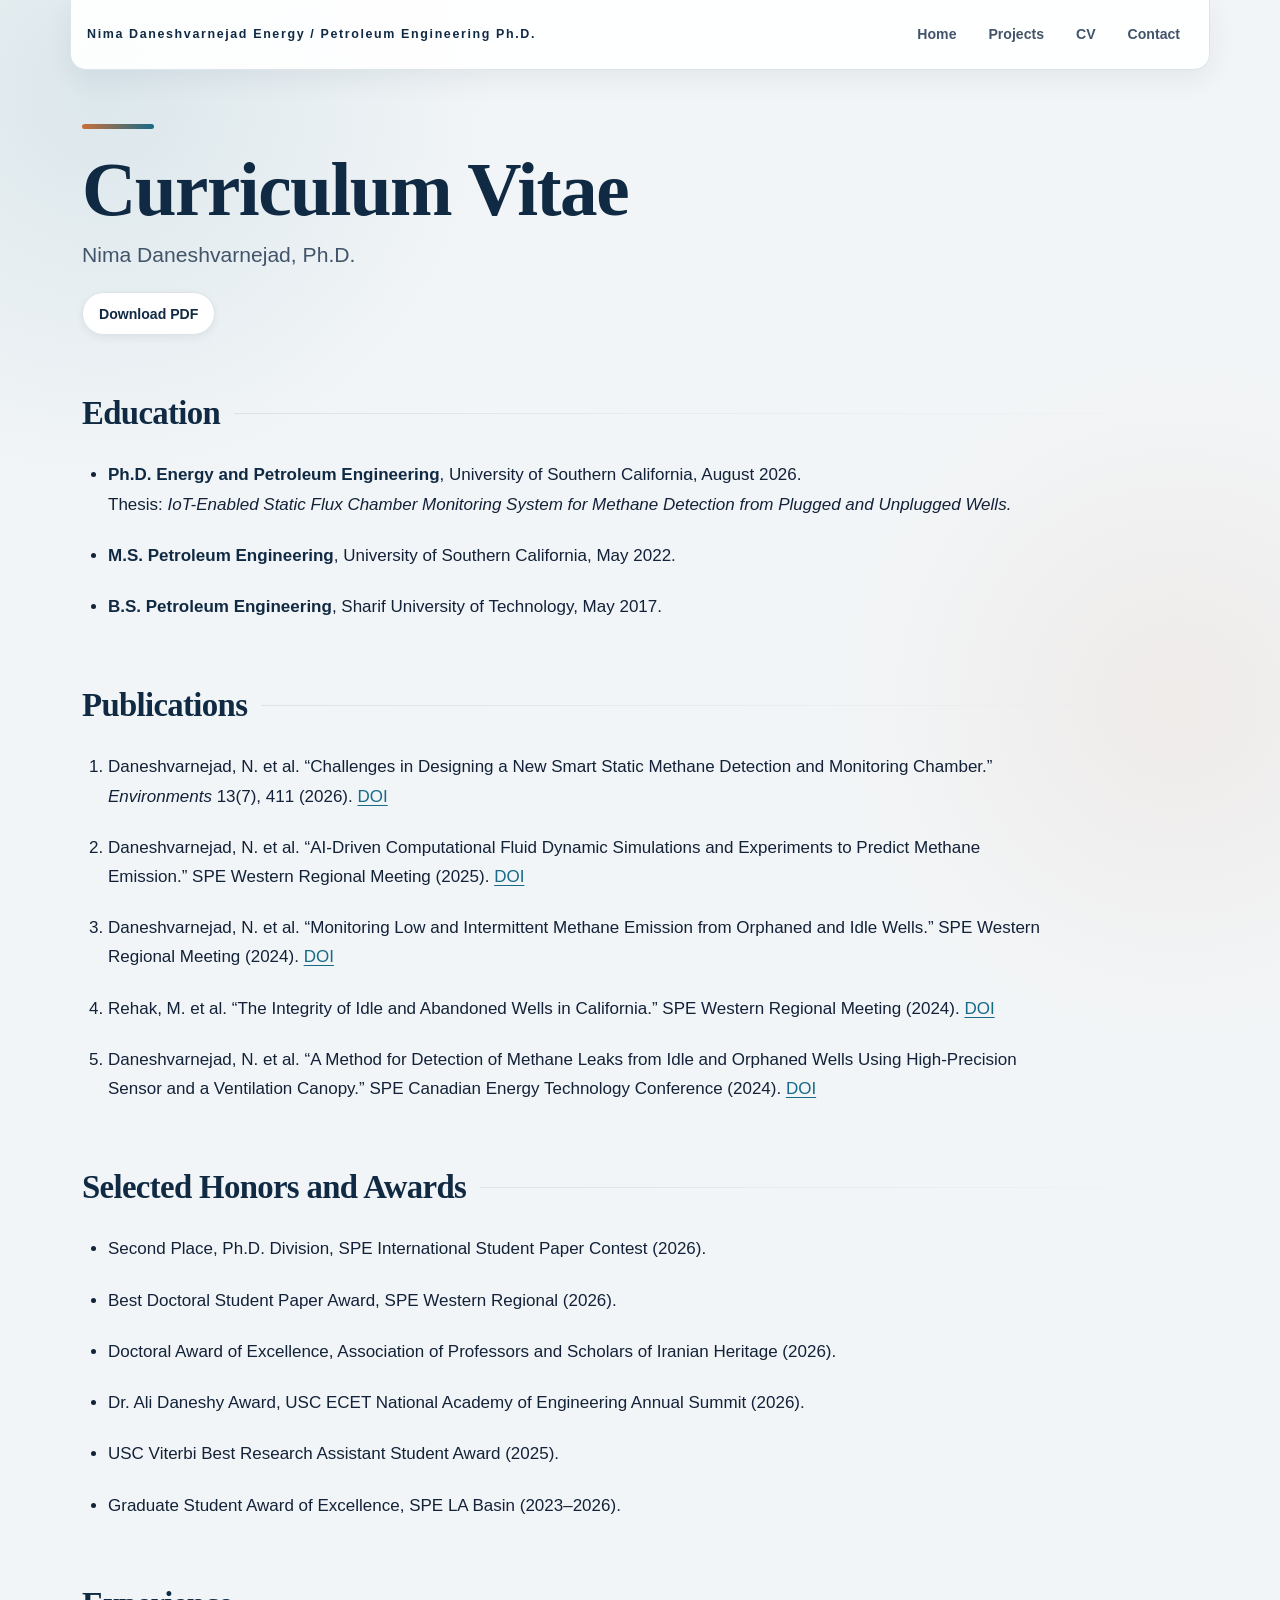
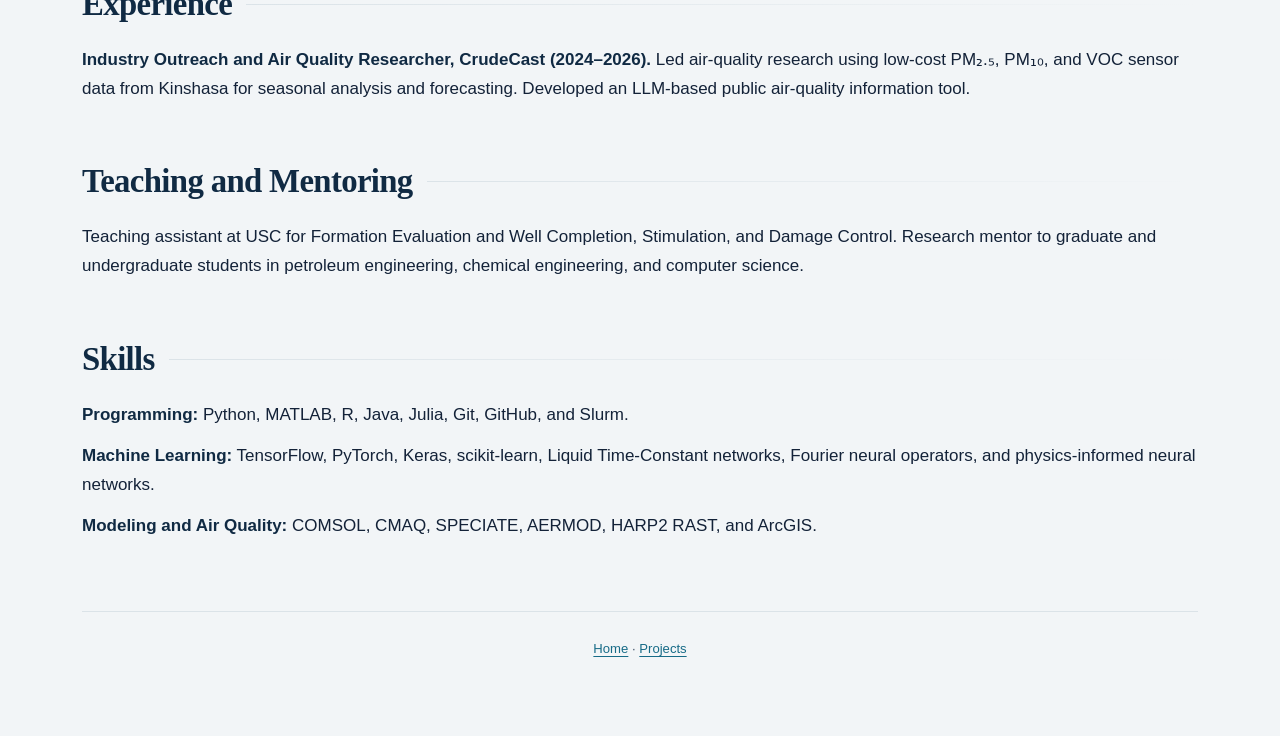
==== commit eaf39c3c: "Make CV PDF-only and update site header" ====
--- a/cv.html
+++ b/cv.html
@@ -11,7 +11,7 @@
   <nav><a href="index.html">Home</a><a href="projects.html">Projects</a><a href="academic-cv.pdf" download>CV</a><a href="contact.html">Contact</a></nav>
   <h1>Curriculum Vitae</h1>
   <p class="subtitle">Nima Daneshvarnejad, Ph.D.</p>
-  <div class="buttons"><a href="academic-cv.pdf" download>Download PDF</a><a href="assets/Nima_Daneshvarnejad_Academic_CV.docx" download>Download DOCX</a></div>
+  <div class="buttons"><a href="academic-cv.pdf" download>Download PDF</a></div>
 
   <h2>Education</h2>
   <ul>
--- a/styles.css
+++ b/styles.css
@@ -65,7 +65,7 @@
 }
 
 nav::before {
-  content: "NIMA DANESHVARNEJAD";
+  content: "Nima Daneshvarnejad  Energy / Petroleum Engineering Ph.D.";
   margin-right: auto;
   color: var(--navy);
   font-size: 0.78rem;
@@ -447,7 +447,8 @@
 @media (max-width: 820px) {
   body { padding: 0 20px 54px; font-size: 16px; }
   nav { margin: 0 -8px 36px; min-height: 62px; overflow-x: auto; }
-  nav::before { content: "ND"; font-size: 0.86rem; }
+  nav { flex-wrap: wrap; }
+  nav::before { flex-basis: 100%; margin: 2px 0 4px; font-size: 0.78rem; text-align: center; white-space: normal; }
   nav a { padding: 7px 10px; }
   .hero { grid-template-columns: 1fr; gap: 10px; padding: 32px 26px; border-radius: 22px; }
   .hero > *:not(.photo), .photo { grid-column: 1; }
@@ -462,7 +463,6 @@
 @media (max-width: 520px) {
   body { padding-inline: 15px; }
   nav { gap: 1px; padding-inline: 10px; }
-  nav::before { display: none; }
   nav a { flex: 1; padding-inline: 7px; text-align: center; font-size: 0.79rem; }
   h1 { font-size: 2.55rem; }
   .hero h1 { font-size: 2.7rem; }
